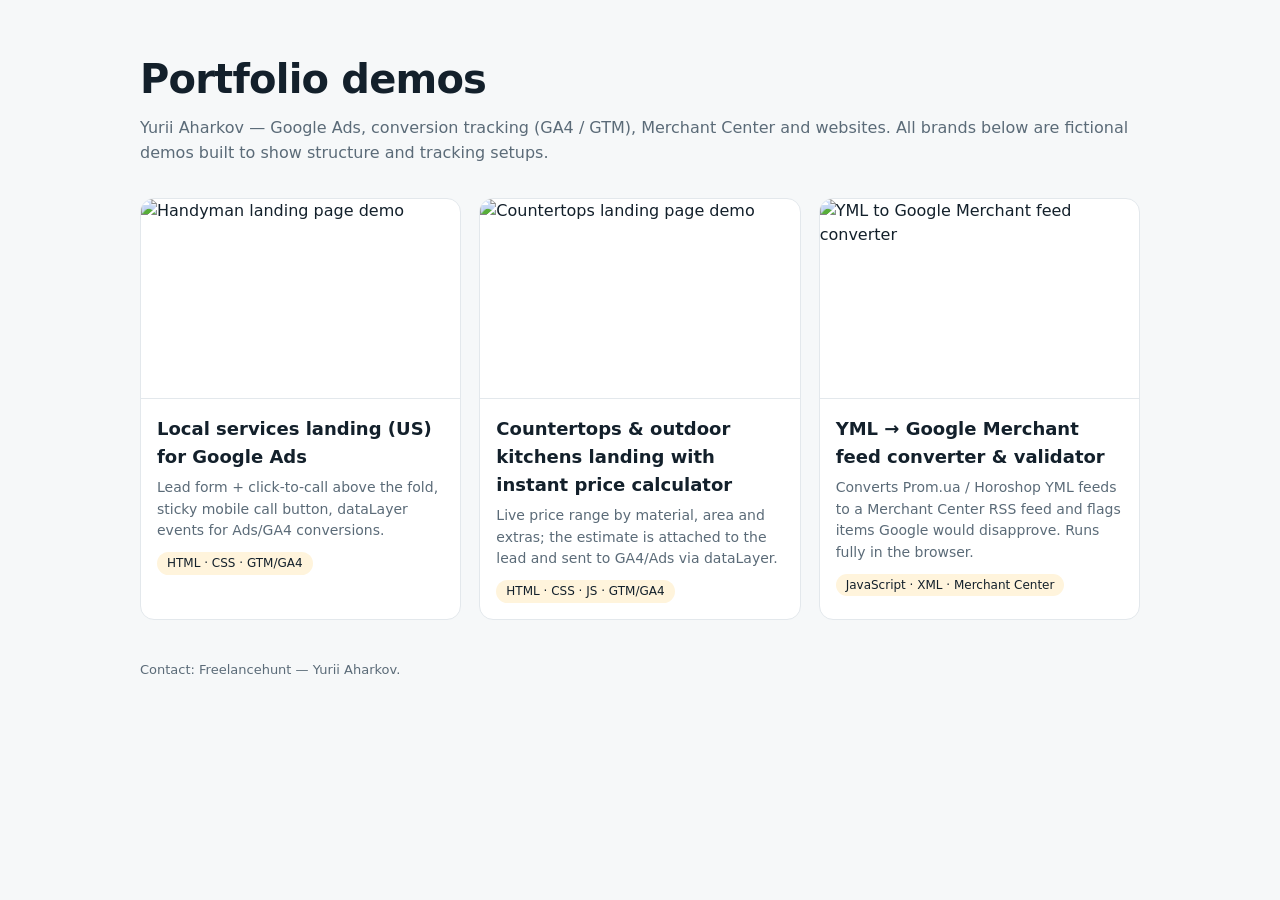
==== index.html @ a805b05a "Restore portfolio hub (index, README)" ====
<!doctype html>
<html lang="en">
<head>
<meta charset="utf-8">
<meta name="viewport" content="width=device-width, initial-scale=1">
<title>Yurii Aharkov — Portfolio Demos</title>
<meta name="description" content="Demo landing pages and tools by Yurii Aharkov: Google Ads, conversion tracking (GA4/GTM), Merchant Center, websites.">
<style>
  :root { --ink:#13202b; --muted:#5b6b78; --line:#e3e8ec; --bg:#f6f8f9; --brand:#f2a516; }
  body { margin:0; font-family: system-ui, -apple-system, Segoe UI, Roboto, sans-serif; color:var(--ink); background:var(--bg); line-height:1.55; }
  .wrap { max-width: 1000px; margin: 0 auto; padding: 48px 20px; }
  h1 { margin:0 0 6px; font-size: clamp(28px,4vw,40px); letter-spacing:-.02em; }
  p.sub { color:var(--muted); margin:0 0 32px; }
  .grid { display:grid; grid-template-columns: repeat(auto-fill, minmax(280px,1fr)); gap:18px; }
  a.card { display:block; background:#fff; border:1px solid var(--line); border-radius:14px; overflow:hidden; text-decoration:none; color:inherit; }
  a.card:hover { border-color: var(--brand); }
  a.card img { width:100%; display:block; aspect-ratio: 16/10; object-fit: cover; object-position: top; border-bottom:1px solid var(--line); }
  a.card div { padding: 16px; }
  a.card h2 { margin:0 0 6px; font-size:18px; }
  a.card p { margin:0; color:var(--muted); font-size:14px; }
  .tag { display:inline-block; font-size:12px; background:#fff4dc; border-radius:999px; padding:2px 10px; margin-top:10px; }
  footer { color:var(--muted); font-size:13px; margin-top:40px; }
</style>
</head>
<body>
<div class="wrap">
  <h1>Portfolio demos</h1>
  <p class="sub">Yurii Aharkov — Google Ads, conversion tracking (GA4 / GTM), Merchant Center and websites. All brands below are fictional demos built to show structure and tracking setups.</p>
  <div class="grid">
    <a class="card" href="handyman/">
      <img src="handyman/shot-desktop-hero.png" alt="Handyman landing page demo">
      <div><h2>Local services landing (US) for Google Ads</h2><p>Lead form + click-to-call above the fold, sticky mobile call button, dataLayer events for Ads/GA4 conversions.</p><span class="tag">HTML · CSS · GTM/GA4</span></div>
    </a>
    <a class="card" href="countertops/">
      <img src="countertops/shot-desktop-hero.png" alt="Countertops landing page demo">
      <div><h2>Countertops &amp; outdoor kitchens landing with instant price calculator</h2><p>Live price range by material, area and extras; the estimate is attached to the lead and sent to GA4/Ads via dataLayer.</p><span class="tag">HTML · CSS · JS · GTM/GA4</span></div>
    </a>
    <a class="card" href="feed-converter/?demo=1">
      <img src="feed-converter/shot-results.png" alt="YML to Google Merchant feed converter">
      <div><h2>YML → Google Merchant feed converter &amp; validator</h2><p>Converts Prom.ua / Horoshop YML feeds to a Merchant Center RSS feed and flags items Google would disapprove. Runs fully in the browser.</p><span class="tag">JavaScript · XML · Merchant Center</span></div>
    </a>
  </div>
  <footer>Contact: Freelancehunt — Yurii Aharkov.</footer>
</div>
</body>
</html>
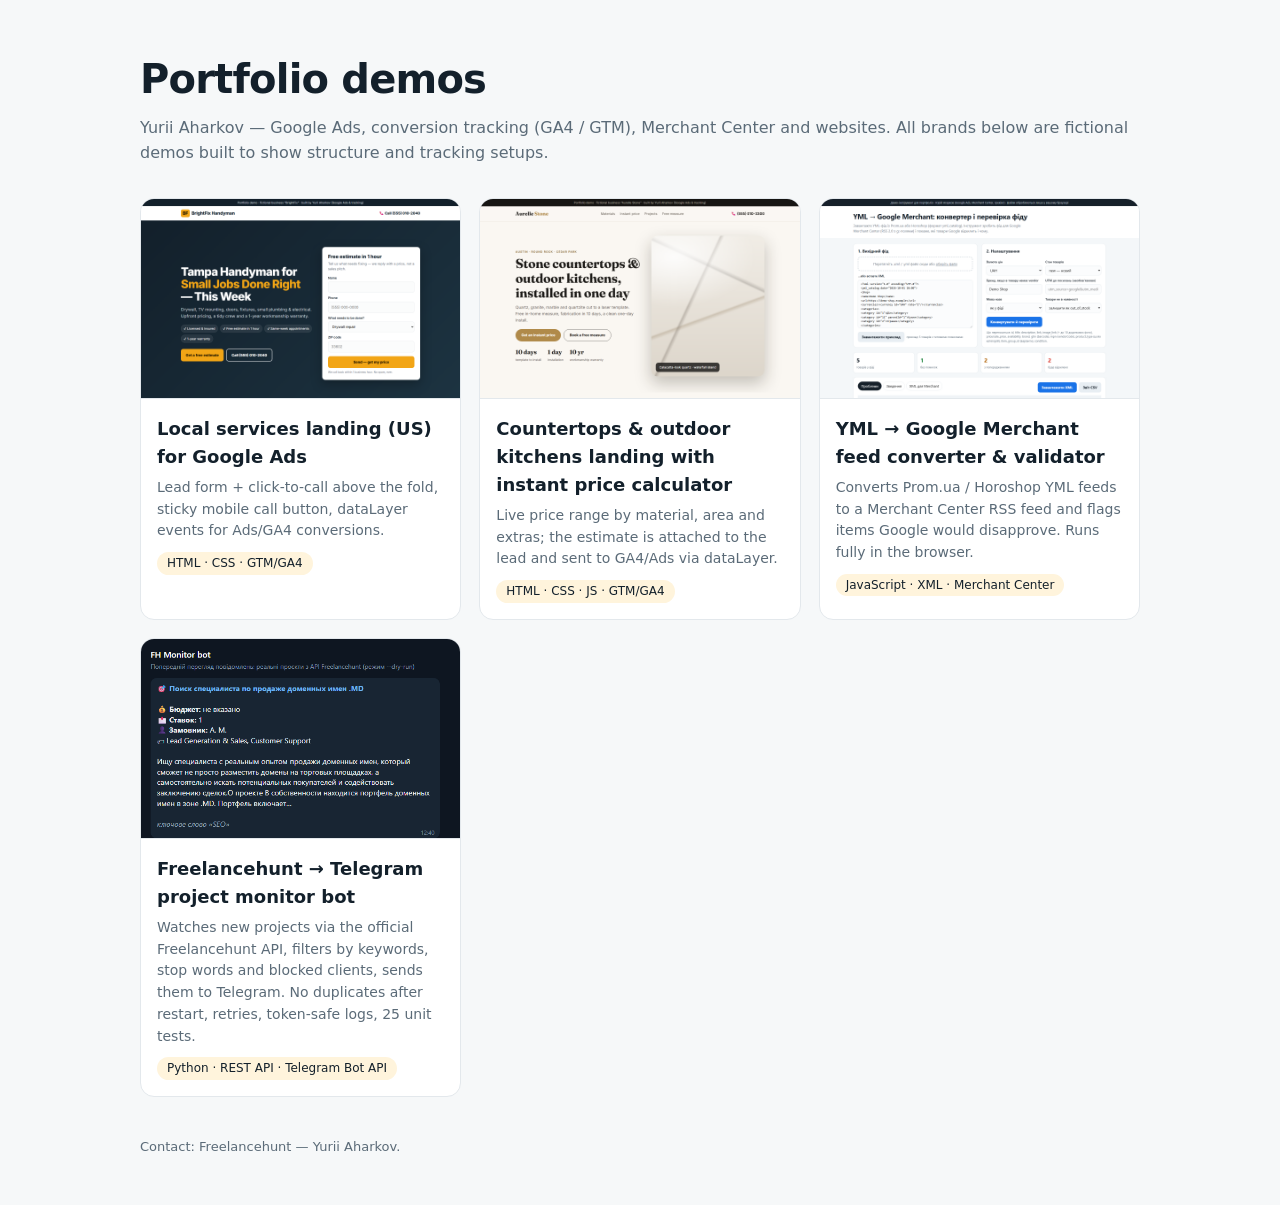
==== commit fec05019: "Add Freelancehunt bot card to portfolio hub" ====
--- a/index.html
+++ b/index.html
@@ -39,6 +39,10 @@
       <img src="feed-converter/shot-results.png" alt="YML to Google Merchant feed converter">
       <div><h2>YML → Google Merchant feed converter &amp; validator</h2><p>Converts Prom.ua / Horoshop YML feeds to a Merchant Center RSS feed and flags items Google would disapprove. Runs fully in the browser.</p><span class="tag">JavaScript · XML · Merchant Center</span></div>
     </a>
+    <a class="card" href="https://github.com/h3yskill-boop/portfolio/tree/main/freelancehunt-bot">
+      <img src="freelancehunt-bot/docs/telegram-preview.png" alt="Freelancehunt to Telegram bot message preview">
+      <div><h2>Freelancehunt → Telegram project monitor bot</h2><p>Watches new projects via the official Freelancehunt API, filters by keywords, stop words and blocked clients, sends them to Telegram. No duplicates after restart, retries, token-safe logs, 25 unit tests.</p><span class="tag">Python · REST API · Telegram Bot API</span></div>
+    </a>
   </div>
   <footer>Contact: Freelancehunt — Yurii Aharkov.</footer>
 </div>
